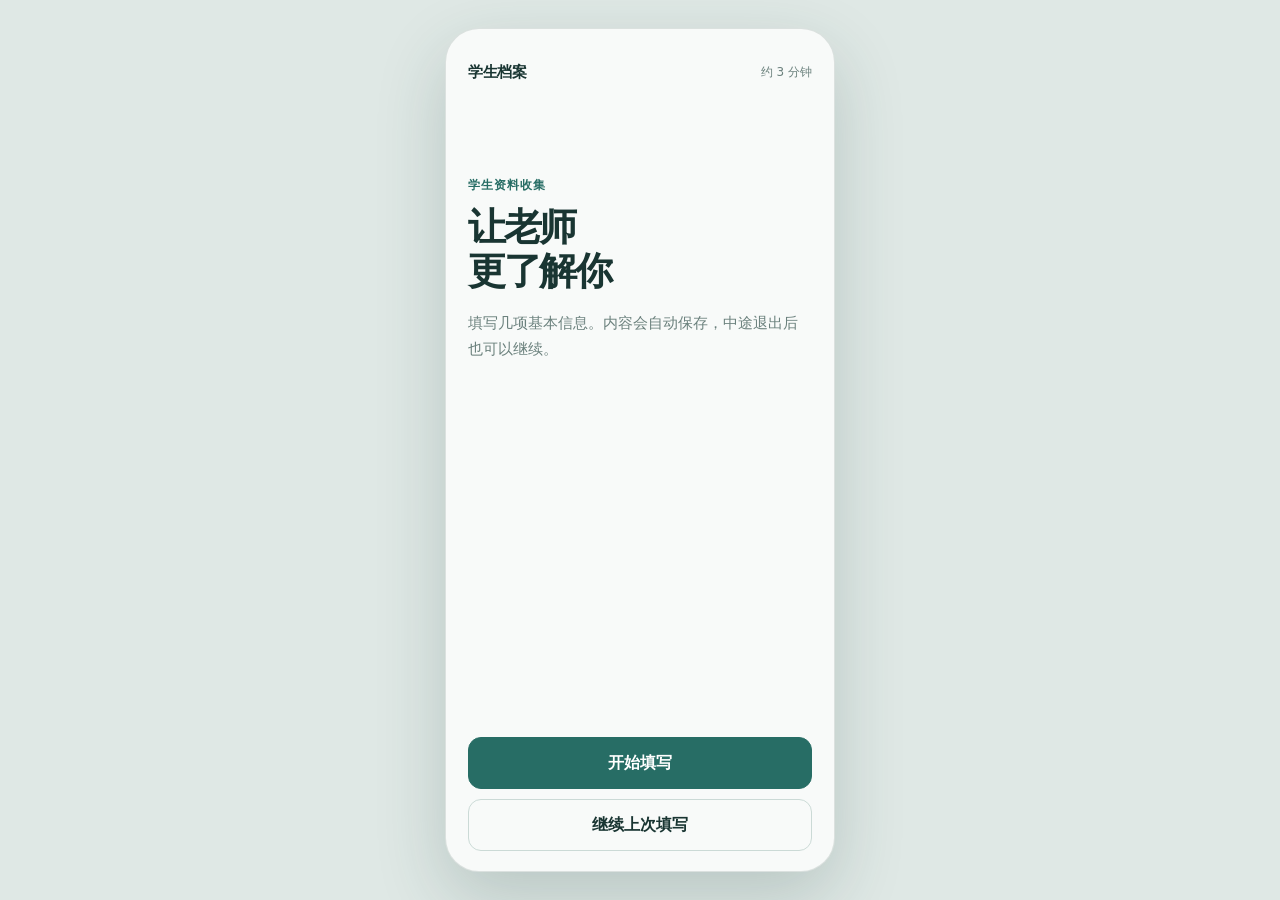
==== demo/index.html @ 1cae63fa "初始演示：学生档案填写流程、续填口令、本地暂存及设计文档" ====
<!doctype html>
<html lang="zh-CN">
  <head>
    <meta charset="UTF-8" />
    <meta name="viewport" content="width=device-width, initial-scale=1.0" />
    <meta name="theme-color" content="#eaf6f4" />
    <title>学生档案</title>
    <link rel="stylesheet" href="styles.css" />
  </head>
  <body>
    <main id="app" aria-live="polite"></main>
    <script src="app.js"></script>
  </body>
</html>
---- demo/styles.css ----
:root {
  color-scheme: light;
  --canvas: #dfe8e5;
  --surface: #f8faf9;
  --field: #eaf1ef;
  --field-active: #ffffff;
  --ink: #193532;
  --muted: #6b817d;
  --line: #cbdad6;
  --accent: #276d65;
  --accent-pressed: #1e5852;
  --error: #a33c4c;
  font-family: "PingFang SC", "Hiragino Sans GB", "Microsoft YaHei", system-ui, sans-serif;
  color: var(--ink);
  background: var(--canvas);
}

* { box-sizing: border-box; }

html,
body {
  min-width: 320px;
  min-height: 100%;
  margin: 0;
}

body {
  display: grid;
  min-height: 100dvh;
  place-items: center;
  background: var(--canvas);
}

button,
input,
textarea { font: inherit; }

button { cursor: pointer; }
#app { width: 100%; }

.device {
  position: relative;
  width: 390px;
  height: 844px;
  max-height: calc(100dvh - 32px);
  margin: 16px auto;
  overflow: hidden;
  border: 1px solid rgba(25, 53, 50, 0.13);
  border-radius: 34px;
  background: var(--surface);
  box-shadow: 0 26px 70px rgba(31, 65, 60, 0.2);
}

.screen {
  display: flex;
  min-height: 100%;
  flex-direction: column;
  padding: 24px 22px 20px;
  animation: page-in 180ms cubic-bezier(.2, .7, .2, 1);
}

.screen-header {
  display: flex;
  min-height: 38px;
  align-items: center;
  justify-content: space-between;
  gap: 16px;
}

.brand {
  margin: 0;
  font-size: 15px;
  font-weight: 720;
  letter-spacing: -0.02em;
}

.status {
  margin: 0;
  color: var(--muted);
  font-size: 12px;
}

.text-button {
  min-height: 36px;
  padding: 0 4px;
  border: 0;
  background: transparent;
  color: var(--accent);
  font-size: 13px;
  font-weight: 680;
}

.intro,
.identity,
.question,
.passcode-page,
.complete-page {
  display: flex;
  min-height: 0;
  flex: 1;
  flex-direction: column;
}

.intro-copy { margin-top: 86px; }

.section-label {
  margin: 0 0 12px;
  color: var(--accent);
  font-size: 12px;
  font-weight: 720;
  letter-spacing: 0.08em;
}

h1 {
  margin: 0;
  font-size: 38px;
  font-weight: 760;
  letter-spacing: -0.065em;
  line-height: 1.15;
}

.intro-copy > p:last-child,
.identity-copy,
.question-copy,
.complete-copy {
  margin: 18px 0 0;
  color: var(--muted);
  font-size: 15px;
  line-height: 1.7;
}

.page-body {
  display: flex;
  min-height: 0;
  flex: 1;
  flex-direction: column;
  padding-top: 62px;
}

.page-footer {
  display: grid;
  gap: 10px;
  margin-top: auto;
  padding-top: 24px;
}

.primary,
.secondary {
  width: 100%;
  min-height: 52px;
  border-radius: 13px;
  font-weight: 720;
  transition: transform 120ms ease, background 120ms ease;
}

.primary {
  border: 1px solid var(--accent);
  background: var(--accent);
  color: #ffffff;
}

.primary:hover { background: var(--accent-pressed); }

.secondary {
  border: 1px solid var(--line);
  background: transparent;
  color: var(--ink);
}

.primary:active,
.secondary:active { transform: scale(0.985); }

.progress {
  display: grid;
  grid-template-columns: repeat(4, 1fr);
  gap: 5px;
  width: 112px;
}

.progress span {
  height: 3px;
  border-radius: 99px;
  background: var(--line);
}

.progress span.is-active { background: var(--accent); }

.question-number {
  margin: 0 0 18px;
  color: var(--muted);
  font-size: 12px;
  font-variant-numeric: tabular-nums;
}

.question h1,
.identity h1,
.passcode-page h1,
.complete-page h1 {
  font-size: 30px;
  line-height: 1.25;
}

.field {
  display: grid;
  gap: 9px;
  margin-top: 28px;
}

.field label {
  font-size: 13px;
  font-weight: 700;
}

.field-hint {
  margin: -2px 0 0;
  color: var(--muted);
  font-size: 12px;
  line-height: 1.55;
}

input,
textarea {
  width: 100%;
  min-height: 56px;
  padding: 15px 16px;
  border: 1px solid transparent;
  border-radius: 13px;
  outline: none;
  background: var(--field);
  color: var(--ink);
  transition: border-color 140ms ease, background 140ms ease, box-shadow 140ms ease;
}

textarea {
  min-height: 142px;
  resize: none;
  line-height: 1.55;
}

input::placeholder,
textarea::placeholder { color: #879a96; }

input:focus,
textarea:focus {
  border-color: var(--accent);
  background: var(--field-active);
  box-shadow: 0 0 0 3px rgba(39, 109, 101, 0.12);
}

.field-error {
  min-height: 18px;
  margin: 0;
  color: var(--error);
  font-size: 12px;
}

.save-state {
  min-height: 18px;
  margin: 12px 0 0;
  color: var(--muted);
  font-size: 12px;
  text-align: center;
}

.file-input {
  position: relative;
  display: grid;
  min-height: 116px;
  place-items: center;
  padding: 18px;
  border: 1px dashed #9ab1ac;
  border-radius: 13px;
  background: var(--field);
  color: var(--accent);
  text-align: center;
}

.file-input input {
  position: absolute;
  width: 1px;
  height: 1px;
  opacity: 0;
}

.file-input strong {
  display: block;
  margin-bottom: 5px;
  font-size: 14px;
}

.file-input small {
  color: var(--muted);
  font-size: 12px;
}

.passcode {
  margin: 34px 0 0;
  padding: 22px 12px 22px 22px;
  border-radius: 15px;
  background: var(--field);
  color: var(--accent);
  font-size: 42px;
  font-weight: 800;
  font-variant-numeric: tabular-nums;
  letter-spacing: 0.2em;
  text-align: center;
}

.complete-mark {
  display: grid;
  width: 48px;
  height: 48px;
  margin-bottom: 26px;
  place-items: center;
  border: 1px solid var(--accent);
  border-radius: 50%;
  color: var(--accent);
  font-size: 24px;
}

@keyframes page-in {
  from { opacity: 0; transform: translateX(12px); }
  to { opacity: 1; transform: translateX(0); }
}

@media (max-width: 480px) {
  body { display: block; }
  .device {
    width: 100vw;
    height: 100dvh;
    max-height: none;
    margin: 0;
    border: 0;
    border-radius: 0;
    box-shadow: none;
  }
}

@media (max-height: 720px) and (min-width: 481px) {
  .device { height: calc(100dvh - 24px); margin: 12px auto; }
  .screen { padding-top: 18px; padding-bottom: 16px; }
  .intro-copy { margin-top: 44px; }
  .page-body { padding-top: 34px; }
}

@media (prefers-reduced-motion: reduce) {
  .screen { animation: none; }
  .primary,
  .secondary { transition: none; }
}
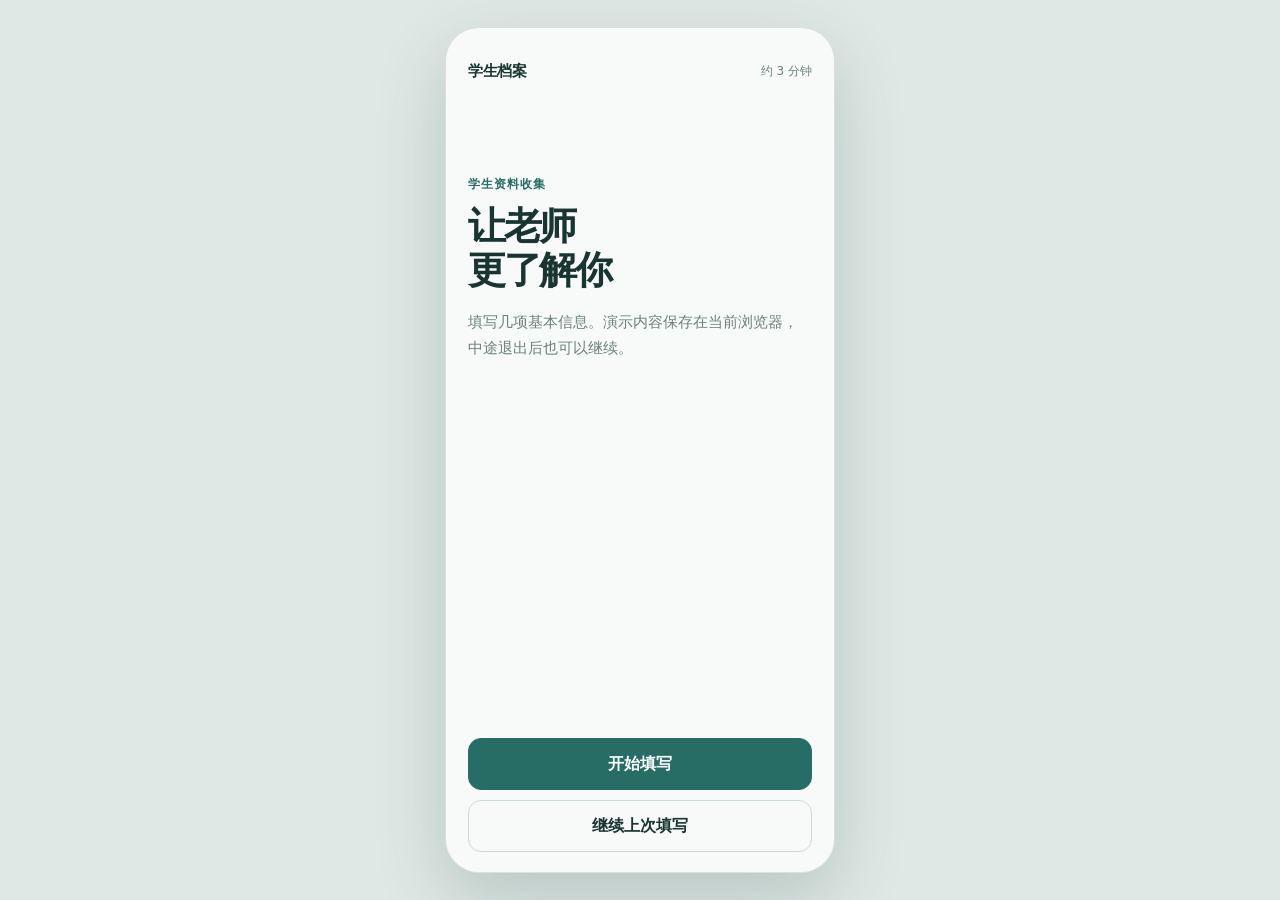
==== commit 138b9947: "新增老师管理页演示、手机自适应与 ngrok 一键启动 支持搜索筛选、档案详情及示例名单导出；增加局域网手机预览、ngrok 自动下载与错误提示，隔离老师端入口。" ====
--- a/demo/index.html
+++ b/demo/index.html
@@ -2,7 +2,7 @@
 <html lang="zh-CN">
   <head>
     <meta charset="UTF-8" />
-    <meta name="viewport" content="width=device-width, initial-scale=1.0" />
+    <meta name="viewport" content="width=device-width, initial-scale=1.0, viewport-fit=cover" />
     <meta name="theme-color" content="#eaf6f4" />
     <title>学生档案</title>
     <link rel="stylesheet" href="styles.css" />
--- a/demo/styles.css
+++ b/demo/styles.css
@@ -348,3 +348,19 @@
   .primary,
   .secondary { transition: none; }
 }
+
+/* Scroll the page naturally, including when the phone keyboard is open. */
+.device { height: auto; min-height: min(844px, calc(100dvh - 32px)); max-height: none; overflow: visible; }
+.screen { min-height: min(844px, calc(100dvh - 32px)); }
+input, textarea { font-size: 16px; }
+:focus-visible { outline: 3px solid #7baba3; outline-offset: 3px; }
+@media (max-width: 480px) {
+  .device { width: 100%; min-height: 100dvh; height: auto; }
+  .screen { min-height: 100dvh; padding: max(20px, env(safe-area-inset-top)) 22px max(20px, env(safe-area-inset-bottom)); }
+  .intro-copy { margin-top: clamp(36px, 10vh, 86px); }
+  .page-body { padding-top: clamp(24px, 7vh, 62px); }
+}
+@media (max-height: 600px) {
+  .intro-copy { margin-top: 24px; }
+  .page-body { padding-top: 20px; }
+}
